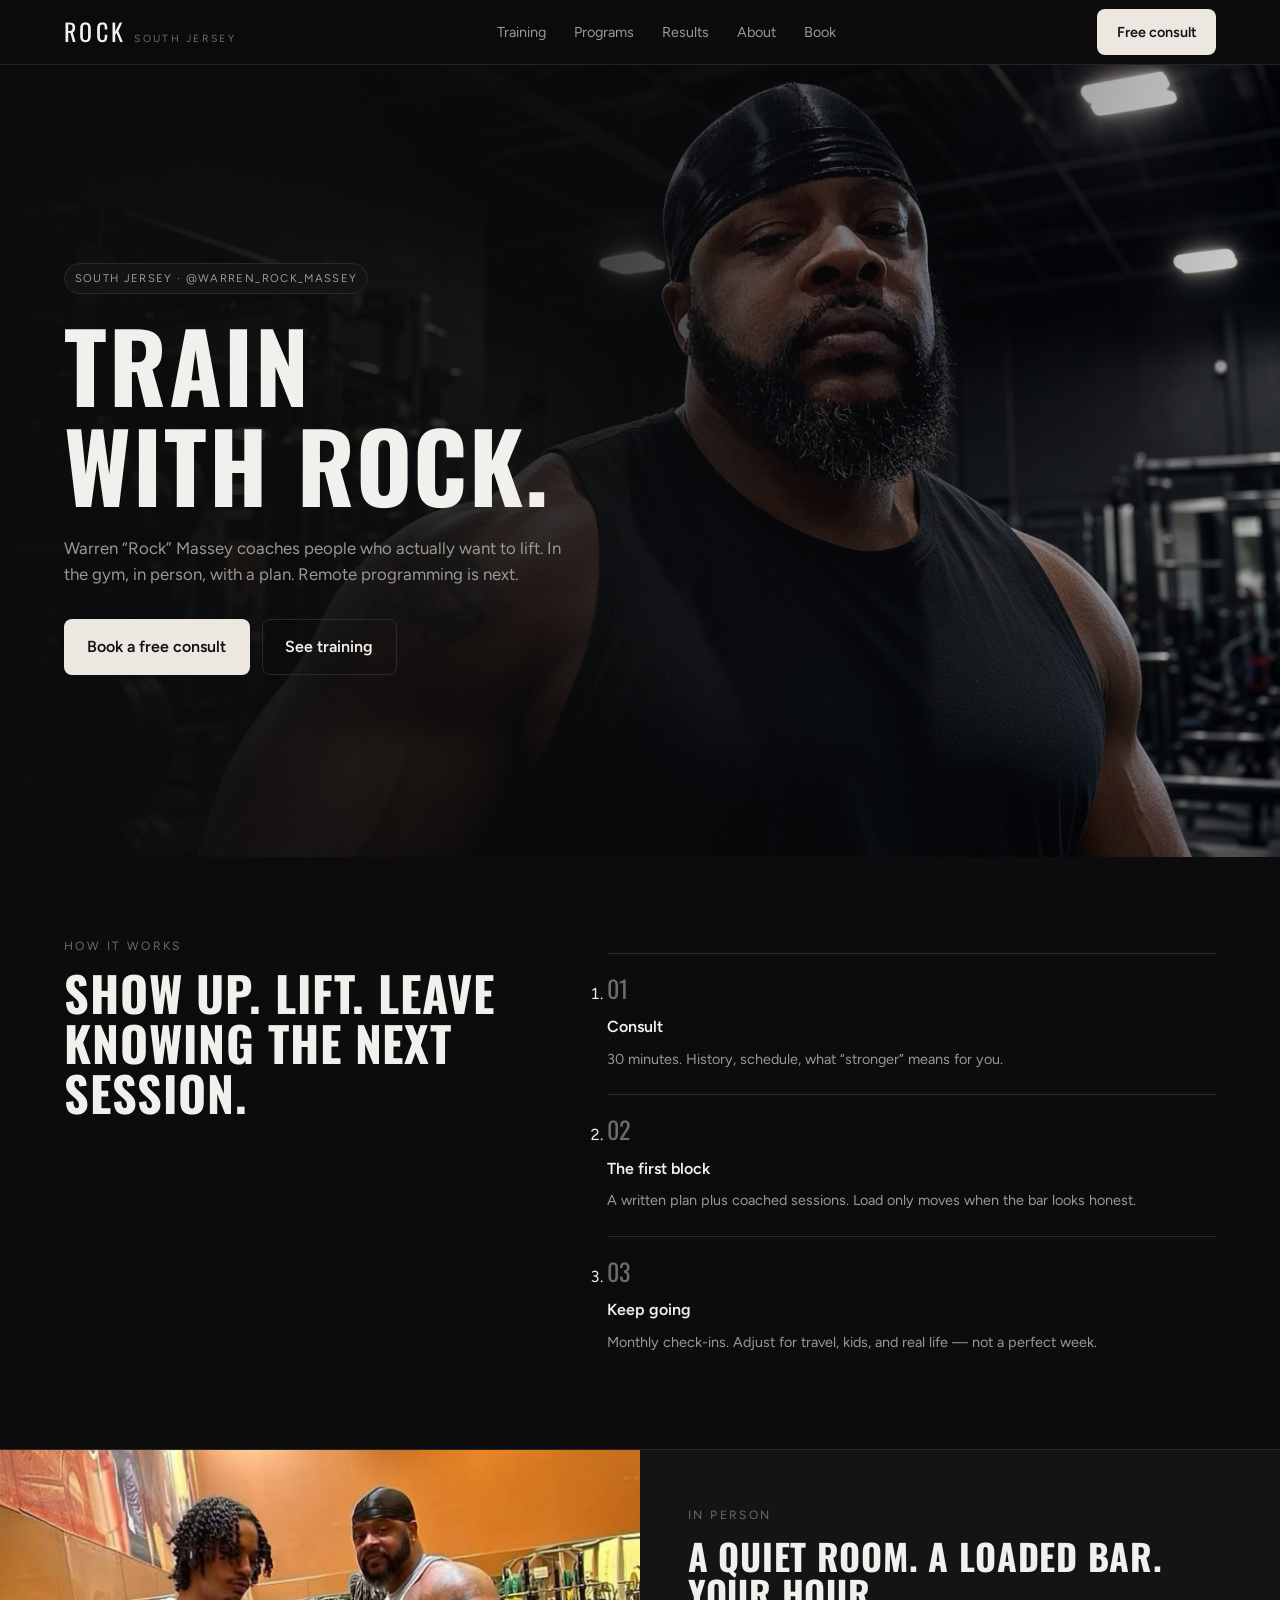
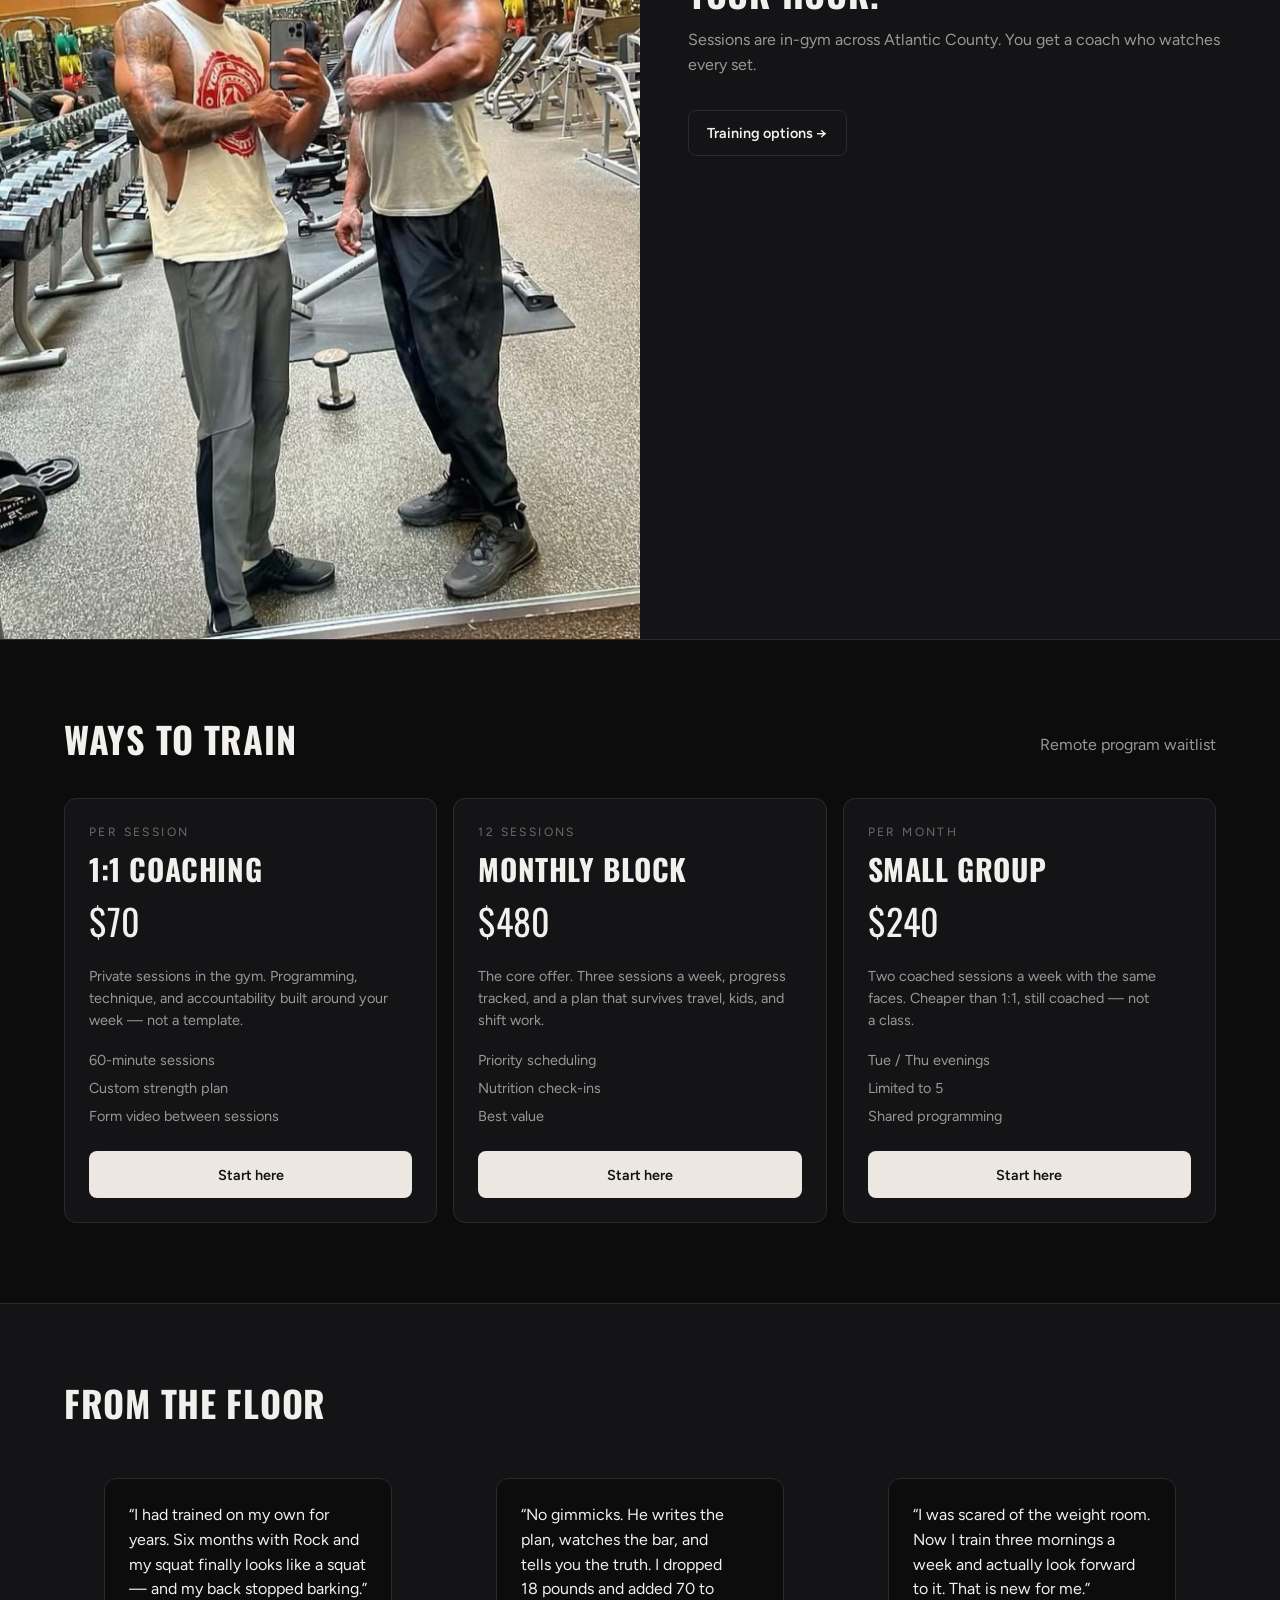
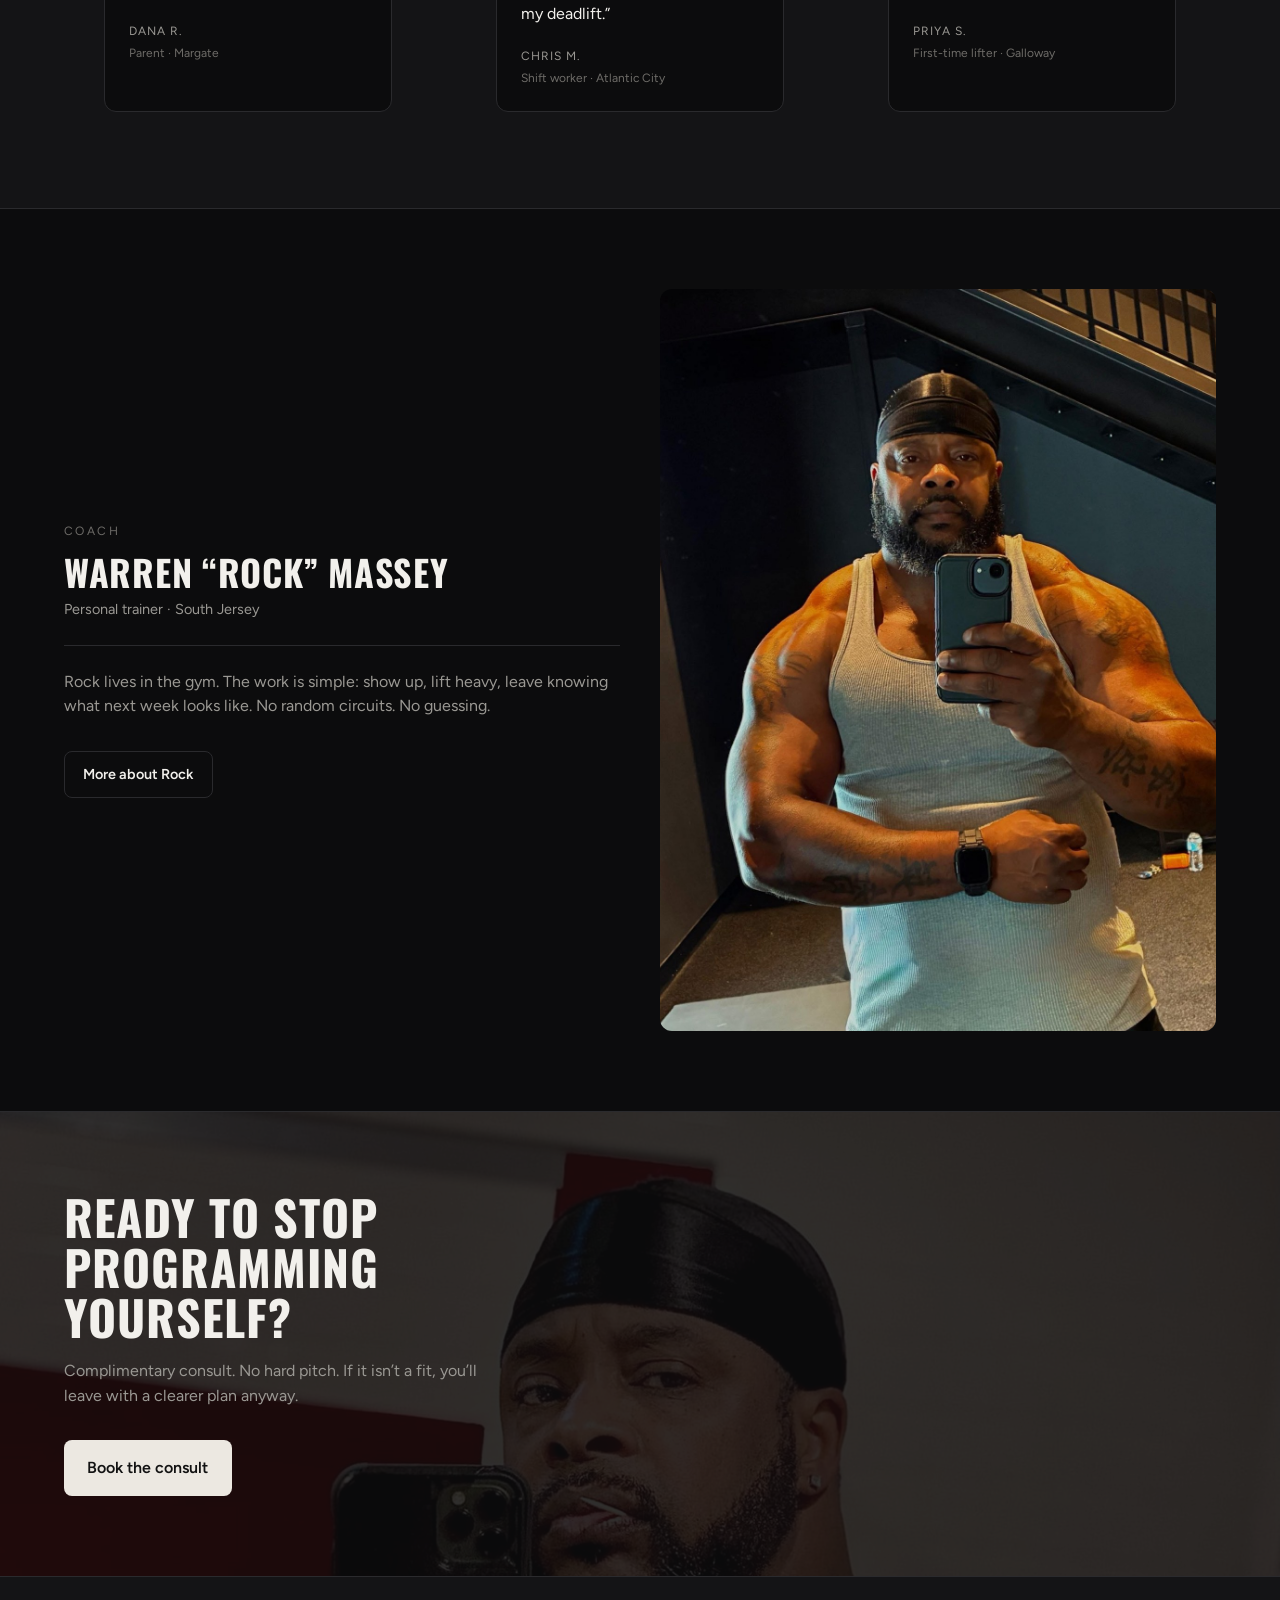
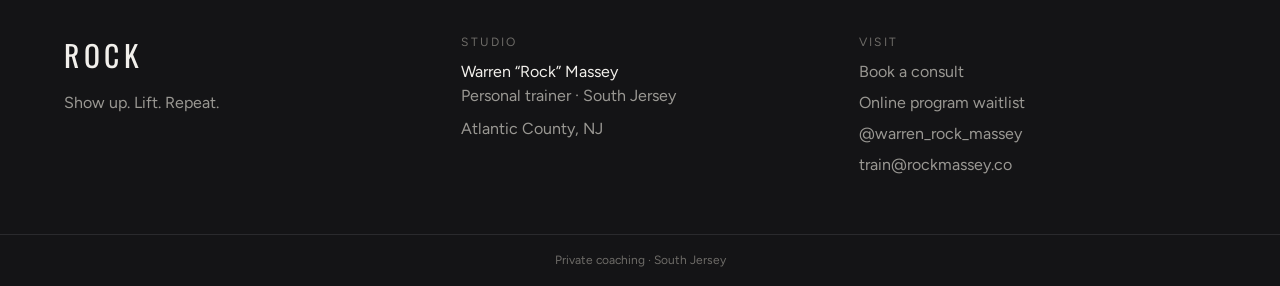
==== index.html @ b159abf5 "Add project files and folders Initial commit with project files" ====
<!DOCTYPE html>
<html lang="en">
  <head>
    <meta charset="UTF-8" />
    <meta name="viewport" content="width=device-width, initial-scale=1" />
    <title>ROCK — Warren Massey</title>
    <meta
      name="description"
      content="Personal training with Warren “Rock” Massey in South Jersey. 1:1 sessions, small groups, and a coming remote program."
    />
    <link rel="icon" href="favicon.svg" type="image/svg+xml" />
    <link rel="preconnect" href="https://fonts.googleapis.com" />
    <link rel="preconnect" href="https://fonts.gstatic.com" crossorigin />
    <link
      href="https://fonts.googleapis.com/css2?family=Figtree:wght@400;500;600&family=Oswald:wght@500;600&display=swap"
      rel="stylesheet"
    />
    <link rel="stylesheet" href="css/styles.css" />
  </head>
  <body data-page="index">
    <header class="site-header" data-site-header></header>

    <main>
      <section class="hero">
        <img src="images/rock-hero-wide.jpg" alt="Warren Rock Massey in the gym" />
        <div class="hero-shade"></div>
        <div class="hero-copy wrap">
          <span class="badge">South Jersey · @warren_rock_massey</span>
          <h1>Train<br />with Rock.</h1>
          <p class="lede">
            Warren “Rock” Massey coaches people who actually want to lift. In the
            gym, in person, with a plan. Remote programming is next.
          </p>
          <div class="hero-actions">
            <a class="btn btn-lg" href="book.html">Book a free consult</a>
            <a class="btn btn-lg btn-outline" href="training.html">See training</a>
          </div>
        </div>
      </section>

      <section class="section">
        <div class="wrap section-split">
          <div>
            <p class="kicker">How it works</p>
            <h2 style="margin-top: 0.75rem; font-size: clamp(2rem, 5vw, 3rem)">
              Show up. Lift. Leave knowing the next session.
            </h2>
          </div>
          <ol class="steps">
            <li class="step">
              <p class="step-n">01</p>
              <p style="margin-top: 0.5rem; font-weight: 600">Consult</p>
              <p class="muted" style="margin-top: 0.5rem; font-size: 0.9rem">
                30 minutes. History, schedule, what “stronger” means for you.
              </p>
            </li>
            <li class="step">
              <p class="step-n">02</p>
              <p style="margin-top: 0.5rem; font-weight: 600">The first block</p>
              <p class="muted" style="margin-top: 0.5rem; font-size: 0.9rem">
                A written plan plus coached sessions. Load only moves when the bar looks honest.
              </p>
            </li>
            <li class="step">
              <p class="step-n">03</p>
              <p style="margin-top: 0.5rem; font-weight: 600">Keep going</p>
              <p class="muted" style="margin-top: 0.5rem; font-size: 0.9rem">
                Monthly check-ins. Adjust for travel, kids, and real life — not a perfect week.
              </p>
            </li>
          </ol>
        </div>
      </section>

      <section class="band">
        <div class="band-grid">
          <img src="images/rock-session.jpg" alt="Rock on the gym floor with a client" />
          <div class="band-copy">
            <p class="kicker">In person</p>
            <h2 style="margin-top: 0.75rem; font-size: 2.25rem">
              A quiet room. A loaded bar. Your hour.
            </h2>
            <p class="muted" style="margin-top: 1rem">
              Sessions are in-gym across Atlantic County. You get a coach who watches every set.
            </p>
            <a class="btn btn-outline" href="training.html" style="margin-top: 2rem">Training options →</a>
          </div>
        </div>
      </section>

      <section class="section">
        <div class="wrap">
          <div style="display: flex; justify-content: space-between; align-items: end; gap: 1.5rem">
            <h2 style="font-size: 2.25rem">Ways to train</h2>
            <a class="muted desktop-only" href="programs.html">Remote program waitlist</a>
          </div>
          <div class="cards" style="margin-top: 2.5rem">
            <article class="card">
              <p class="kicker">per session</p>
              <h3>1:1 Coaching</h3>
              <p class="price">$70</p>
              <p class="muted" style="margin-top: 1rem; font-size: 0.9rem; flex: 1">
                Private sessions in the gym. Programming, technique, and accountability built around your week — not a template.
              </p>
              <ul>
                <li>60-minute sessions</li>
                <li>Custom strength plan</li>
                <li>Form video between sessions</li>
              </ul>
              <a class="btn" href="book.html">Start here</a>
            </article>
            <article class="card">
              <p class="kicker">12 sessions</p>
              <h3>Monthly Block</h3>
              <p class="price">$480</p>
              <p class="muted" style="margin-top: 1rem; font-size: 0.9rem; flex: 1">
                The core offer. Three sessions a week, progress tracked, and a plan that survives travel, kids, and shift work.
              </p>
              <ul>
                <li>Priority scheduling</li>
                <li>Nutrition check-ins</li>
                <li>Best value</li>
              </ul>
              <a class="btn" href="book.html">Start here</a>
            </article>
            <article class="card">
              <p class="kicker">per month</p>
              <h3>Small Group</h3>
              <p class="price">$240</p>
              <p class="muted" style="margin-top: 1rem; font-size: 0.9rem; flex: 1">
                Two coached sessions a week with the same faces. Cheaper than 1:1, still coached — not a class.
              </p>
              <ul>
                <li>Tue / Thu evenings</li>
                <li>Limited to 5</li>
                <li>Shared programming</li>
              </ul>
              <a class="btn" href="book.html">Start here</a>
            </article>
          </div>
        </div>
      </section>

      <section class="band">
        <div class="wrap section">
          <h2 style="font-size: 2.25rem">From the floor</h2>
          <div class="quotes" style="margin-top: 2.5rem">
            <blockquote class="quote">
              <p>“I had trained on my own for years. Six months with Rock and my squat finally looks like a squat — and my back stopped barking.”</p>
              <footer>Dana R.<span>Parent · Margate</span></footer>
            </blockquote>
            <blockquote class="quote">
              <p>“No gimmicks. He writes the plan, watches the bar, and tells you the truth. I dropped 18 pounds and added 70 to my deadlift.”</p>
              <footer>Chris M.<span>Shift worker · Atlantic City</span></footer>
            </blockquote>
            <blockquote class="quote">
              <p>“I was scared of the weight room. Now I train three mornings a week and actually look forward to it. That is new for me.”</p>
              <footer>Priya S.<span>First-time lifter · Galloway</span></footer>
            </blockquote>
          </div>
        </div>
      </section>

      <section class="section">
        <div class="wrap coach-row">
          <div>
            <p class="kicker">Coach</p>
            <h2 style="margin-top: 0.75rem; font-size: 2.25rem">Warren “Rock” Massey</h2>
            <p class="muted" style="margin-top: 0.5rem; font-size: 0.9rem">Personal trainer · South Jersey</p>
            <hr class="rule" />
            <p class="muted">
              Rock lives in the gym. The work is simple: show up, lift heavy, leave knowing what next week looks like. No random circuits. No guessing.
            </p>
            <a class="btn btn-outline" href="about.html" style="margin-top: 2rem">More about Rock</a>
          </div>
          <img src="images/rock-coach.jpg" alt="Warren Rock Massey, strength coach" />
        </div>
      </section>

      <section class="cta">
        <img src="images/rock-tank.jpg" alt="" />
        <div class="cta-shade"></div>
        <div class="wrap">
          <h2>Ready to stop programming yourself?</h2>
          <p class="muted" style="margin-top: 1rem; max-width: 28rem">
            Complimentary consult. No hard pitch. If it isn’t a fit, you’ll leave with a clearer plan anyway.
          </p>
          <a class="btn btn-lg" href="book.html" style="margin-top: 2rem">Book the consult</a>
        </div>
      </section>
    </main>

    <footer class="site-footer" data-site-footer></footer>
    <script src="js/site.js"></script>
  </body>
</html>
---- css/styles.css ----
:root {
  --bg: #0c0c0d;
  --surface: #141416;
  --elevated: #1c1c1f;
  --fg: #f2f0ec;
  --muted: #9a9893;
  --subtle: #6e6c68;
  --primary: #ece8e1;
  --primary-fg: #121212;
  --border: #2a2a2d;
  --font: "Figtree", system-ui, sans-serif;
  --display: "Oswald", system-ui, sans-serif;
  --max: 72rem;
  --radius: 12px;
}

* { box-sizing: border-box; }
html { -webkit-font-smoothing: antialiased; }
body {
  margin: 0;
  background: var(--bg);
  color: var(--fg);
  font-family: var(--font);
  line-height: 1.55;
}
img { max-width: 100%; display: block; }
a { color: inherit; text-decoration: none; }
h1, h2, h3 {
  font-family: var(--display);
  letter-spacing: 0.02em;
  line-height: 1.05;
  text-transform: uppercase;
  margin: 0;
}
p { margin: 0; text-wrap: pretty; }
button, .btn { cursor: pointer; font-family: inherit; }
::selection { background: var(--primary); color: var(--primary-fg); }

.wrap {
  width: min(var(--max), calc(100% - 2.5rem));
  margin-inline: auto;
}
.kicker {
  font-size: 0.75rem;
  letter-spacing: 0.2em;
  text-transform: uppercase;
  color: var(--subtle);
}

.site-header {
  position: sticky;
  top: 0;
  z-index: 40;
  border-bottom: 1px solid rgb(42 42 45 / 0.8);
  background: rgb(12 12 13 / 0.9);
  backdrop-filter: blur(12px);
}
.header-inner {
  display: flex;
  align-items: center;
  justify-content: space-between;
  height: 4rem;
}
.logo {
  display: flex;
  align-items: baseline;
  gap: 0.5rem;
}
.logo-name {
  font-family: var(--display);
  font-size: 1.5rem;
  letter-spacing: 0.14em;
}
.logo-region {
  display: none;
  font-size: 0.65rem;
  letter-spacing: 0.22em;
  text-transform: uppercase;
  color: var(--subtle);
}
.nav-desktop {
  display: none;
  gap: 1.75rem;
}
.nav-desktop a { color: var(--muted); font-size: 0.9rem; }
.nav-desktop a:hover,
.nav-desktop a.is-active { color: var(--fg); }
.header-actions { display: flex; align-items: center; gap: 0.75rem; }
.menu-btn {
  display: grid;
  place-items: center;
  width: 2.75rem;
  height: 2.75rem;
  border: 1px solid var(--border);
  border-radius: 8px;
  background: transparent;
  color: var(--fg);
}
.nav-mobile {
  display: none;
  border-top: 1px solid var(--border);
  background: var(--surface);
  padding: 1rem 1.25rem 1.25rem;
}
.nav-mobile.open { display: flex; flex-direction: column; gap: 0.25rem; }
.nav-mobile a { padding: 0.75rem 0.5rem; }

.btn {
  display: inline-flex;
  align-items: center;
  justify-content: center;
  gap: 0.4rem;
  border: 1px solid transparent;
  border-radius: 8px;
  padding: 0.7rem 1.15rem;
  font-size: 0.9rem;
  font-weight: 600;
  background: var(--primary);
  color: var(--primary-fg);
}
.btn:hover { filter: brightness(1.05); }
.btn-lg { padding: 0.9rem 1.4rem; font-size: 1rem; }
.btn-outline {
  background: transparent;
  border-color: var(--border);
  color: var(--fg);
}
.btn-full { width: 100%; }
.desktop-only { display: none; }

.badge {
  display: inline-block;
  border: 1px solid var(--border);
  background: var(--surface);
  color: var(--muted);
  font-size: 0.7rem;
  letter-spacing: 0.12em;
  text-transform: uppercase;
  padding: 0.35rem 0.6rem;
  border-radius: 999px;
  width: fit-content
}

.hero {
  position: relative;
  min-height: 88dvh;
  overflow: hidden;
}
.hero img {
  position: absolute;
  inset: 0;
  width: 100%;
  height: 100%;
  object-fit: cover;
  object-position: right center;
}
.hero-shade {
  position: absolute;
  inset: 0;
  background: linear-gradient(to right, var(--bg) 0%, rgb(12 12 13 / 0.8) 45%, rgb(12 12 13 / 0.15) 100%);
}
.hero-copy {
  position: relative;
  min-height: 88dvh;
  display: flex;
  flex-direction: column;
  justify-content: flex-end;
  padding: 7rem 0 4rem;
}
.hero h1 {
  margin-top: 1.25rem;
  font-size: clamp(3rem, 10vw, 6rem);
  max-width: 16ch;
}
.hero .lede {
  margin-top: 1.25rem;
  max-width: 32rem;
  color: var(--muted);
  font-size: 1.05rem;
}
.hero-actions { display: flex; flex-wrap: wrap; gap: 0.75rem; margin-top: 2rem; }

.section { padding: 5rem 0; }
.section-split { display: grid; gap: 2.5rem; }
.muted { color: var(--muted); }
.steps { display: grid; gap: 1.5rem; }
.step { border-top: 1px solid var(--border); padding-top: 1rem; }
.step-n { font-family: var(--display); font-size: 1.5rem; color: var(--subtle); }

.band {
  border-block: 1px solid var(--border);
  background: var(--surface);
}
.band-grid { display: grid; }
.band-grid img { width: 100%; height: 18rem; object-fit: cover; object-position: top; }
.band-copy { padding: 3.5rem 1.25rem; }
.cards { display: grid; gap: 1rem; }
.card {
  background: var(--surface);
  border: 1px solid var(--border);
  border-radius: var(--radius);
  padding: 1.5rem;
  display: flex;
  flex-direction: column;
}
.card h3 { font-size: 1.85rem; margin-top: 0.75rem; }
.price { font-family: var(--display); font-size: 2.25rem; margin-top: 0.5rem; }
.card ul { margin: 1.1rem 0 0; padding: 0; list-style: none; color: var(--muted); font-size: 0.9rem; }
.card li + li { margin-top: 0.35rem; }
.card .btn { margin-top: 1.5rem; }

.quotes { display: grid; gap: 1.5rem; }
.quote {
  background: var(--bg);
  border: 1px solid var(--border);
  border-radius: var(--radius);
  padding: 1.5rem;
}
.quote footer {
  margin-top: 1.25rem;
  font-size: 0.75rem;
  letter-spacing: 0.08em;
  text-transform: uppercase;
  color: var(--muted);
}
.quote footer span {
  display: block;
  text-transform: none;
  letter-spacing: 0;
  color: var(--subtle);
  margin-top: 0.2rem;
}

.coach-row { display: grid; gap: 2.5rem; align-items: center; }
.coach-row img {
  width: 100%;
  aspect-ratio: 3 / 4;
  object-fit: cover;
  object-position: top;
  border-radius: var(--radius);
}
.rule { height: 1px; background: var(--border); border: 0; margin: 1.5rem 0; }

.cta {
  position: relative;
  overflow: hidden;
  border-top: 1px solid var(--border);
}
.cta img {
  position: absolute;
  inset: 0;
  width: 100%;
  height: 100%;
  object-fit: cover;
  object-position: top;
  opacity: 0.5;
}
.cta-shade { position: absolute; inset: 0; background: rgb(12 12 13 / 0.7); }
.cta .wrap { position: relative; padding: 5rem 0; }
.cta h2 { max-width: 20ch; font-size: clamp(2rem, 5vw, 3rem); }

.page { padding: 3.5rem 0 5rem; }
.page h1 { font-size: clamp(2.5rem, 6vw, 3.75rem); max-width: 18ch; margin-top: 0.75rem; }
.page-lede { margin-top: 1.25rem; max-width: 36rem; color: var(--muted); }
.hero-shot {
  margin-top: 3rem;
  border-radius: var(--radius);
  overflow: hidden;
}
.hero-shot img { width: 100%; height: 22rem; object-fit: cover; object-position: top; }
.gallery {
  display: grid;
  grid-template-columns: 1fr 1fr;
  gap: 0.75rem;
  margin-top: 1.5rem;
}
.gallery img {
  width: 100%;
  aspect-ratio: 3 / 4;
  object-fit: cover;
  object-position: top;
  border-radius: 8px;
}
.stats {
  display: grid;
  gap: 2rem;
  margin-top: 5rem;
  padding-top: 3rem;
  border-top: 1px solid var(--border);
}
.stats p:last-child { font-family: var(--display); font-size: 1.85rem; margin-top: 0.5rem; }

.form {
  background: var(--surface);
  border: 1px solid var(--border);
  border-radius: var(--radius);
  padding: 1.25rem;
  display: grid;
  gap: 1rem;
}
label { display: grid; gap: 0.4rem; font-size: 0.8rem; color: var(--muted); }
input, select, textarea {
  width: 100%;
  border: 1px solid var(--border);
  border-radius: 8px;
  background: var(--elevated);
  color: var(--fg);
  padding: 0.7rem 0.8rem;
  font: inherit;
}
textarea { min-height: 7rem; resize: vertical; }
.form-row { display: grid; gap: 1rem; }
.form-note { font-size: 0.85rem; color: var(--muted); }
.ok {
  display: none;
  border: 1px solid var(--border);
  background: var(--elevated);
  border-radius: var(--radius);
  padding: 2rem;
}

.site-footer { border-top: 1px solid var(--border); background: var(--surface); }
.footer-grid {
  display: grid;
  gap: 2.5rem;
  padding: 3.5rem 0;
}
.footer-name { font-family: var(--display); font-size: 1.85rem; letter-spacing: 0.16em; }
.footer-col .kicker { margin-bottom: 0.5rem; }
.footer-col a { display: block; color: var(--muted); margin-top: 0.4rem; }
.footer-col a:hover { color: var(--fg); }
.footer-bar {
  border-top: 1px solid var(--border);
  padding: 1rem;
  text-align: center;
  font-size: 0.75rem;
  color: var(--subtle);
}

@media (min-width: 640px) {
  .logo-region { display: inline; }
  .nav-desktop { display: flex; }
  .desktop-only { display: inline-flex; }
  .menu-btn { display: none; }
  .hero-copy { justify-content: center; padding-bottom: 6rem; }
  .form-row { grid-template-columns: 1fr 1fr; }
  .hero-shot img { height: 24rem; }
}
@media (min-width: 768px) {
  .cards { grid-template-columns: repeat(3, 1fr); }
  .cards-2 { grid-template-columns: 1fr 1fr; }
  .quotes { grid-template-columns: repeat(3, 1fr); }
  .gallery { grid-template-columns: repeat(4, 1fr); }
  .stats { grid-template-columns: repeat(3, 1fr); }
  .footer-grid { grid-template-columns: 1fr 1fr 1fr; }
}
@media (min-width: 1024px) {
  .section-split { grid-template-columns: 5fr 7fr; }
  .band-grid { grid-template-columns: 1fr 1fr; }
  .band-grid img { height: 100%; min-height: 22rem; }
  .band-copy { padding: 3.5rem 3rem; }
  .coach-row { grid-template-columns: 1fr 1fr; }
  .page-grid { display: grid; grid-template-columns: 7fr 5fr; gap: 3rem; align-items: start; }
}
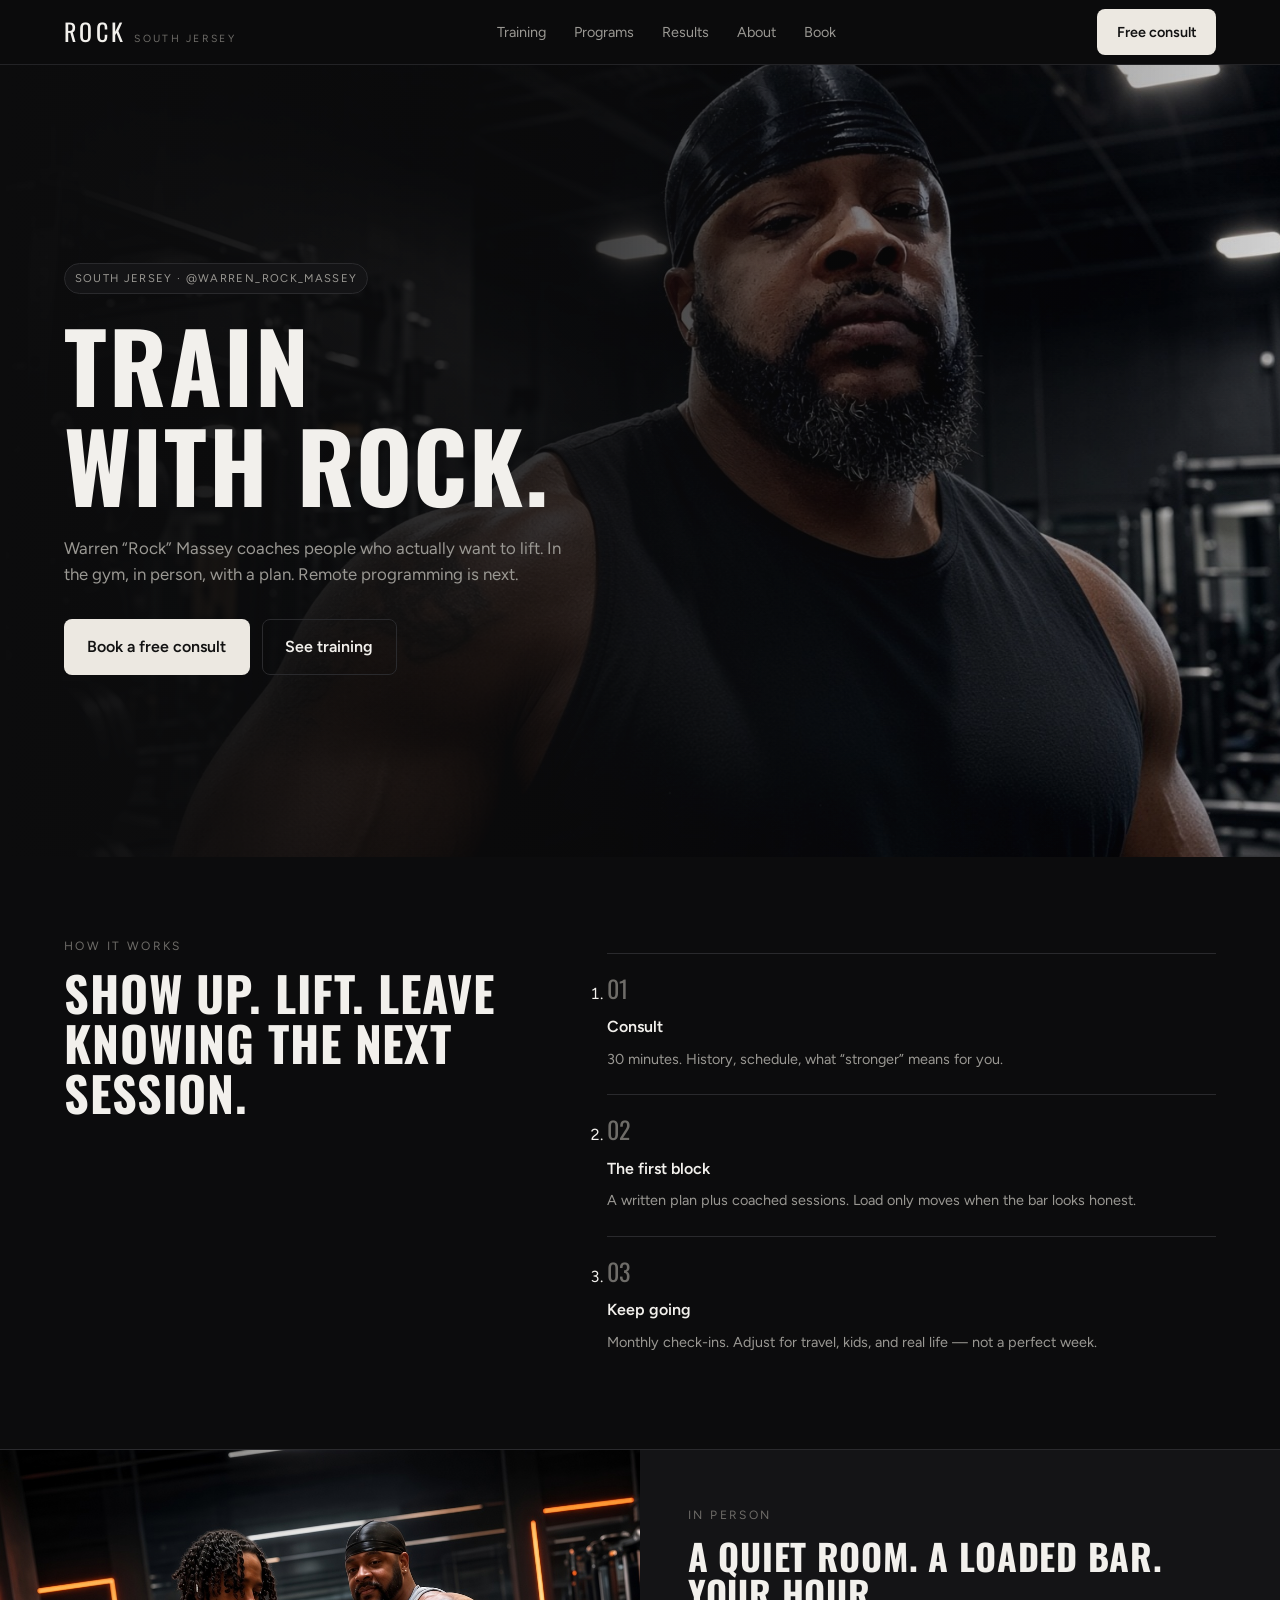
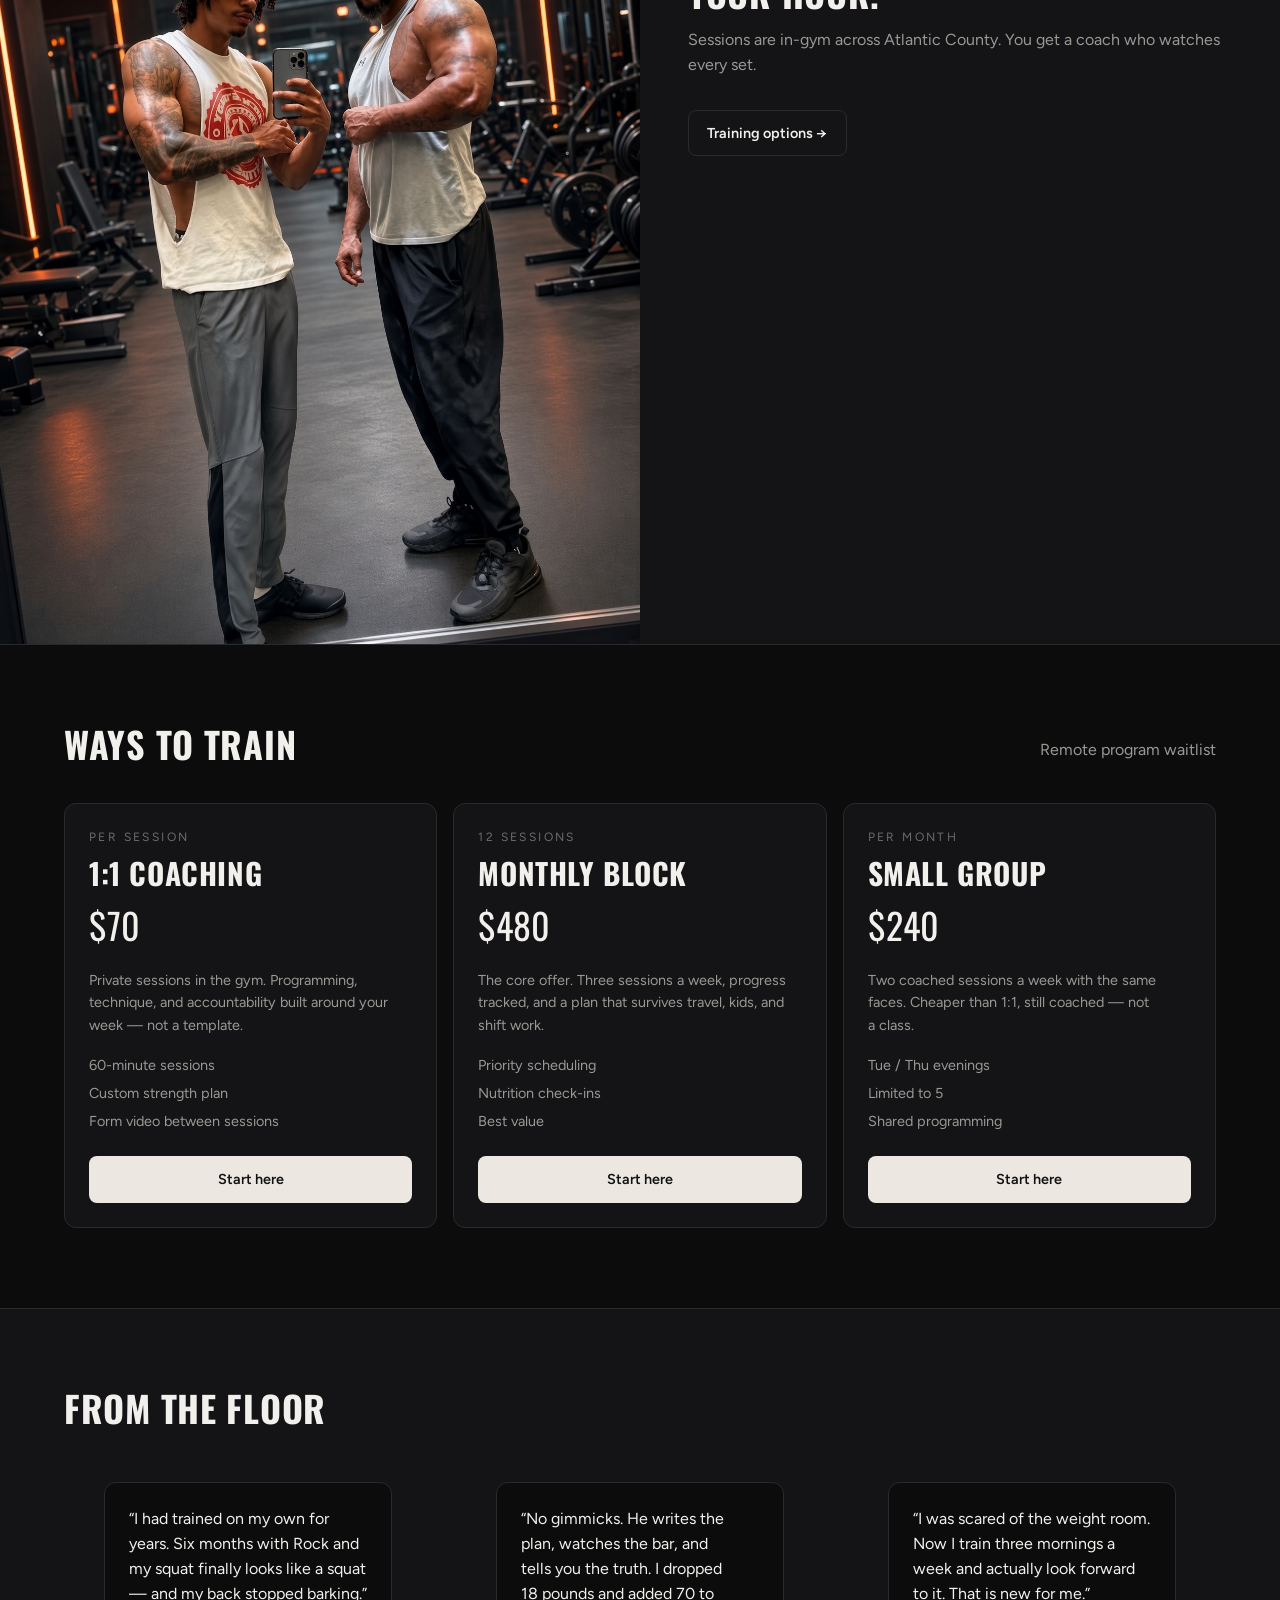
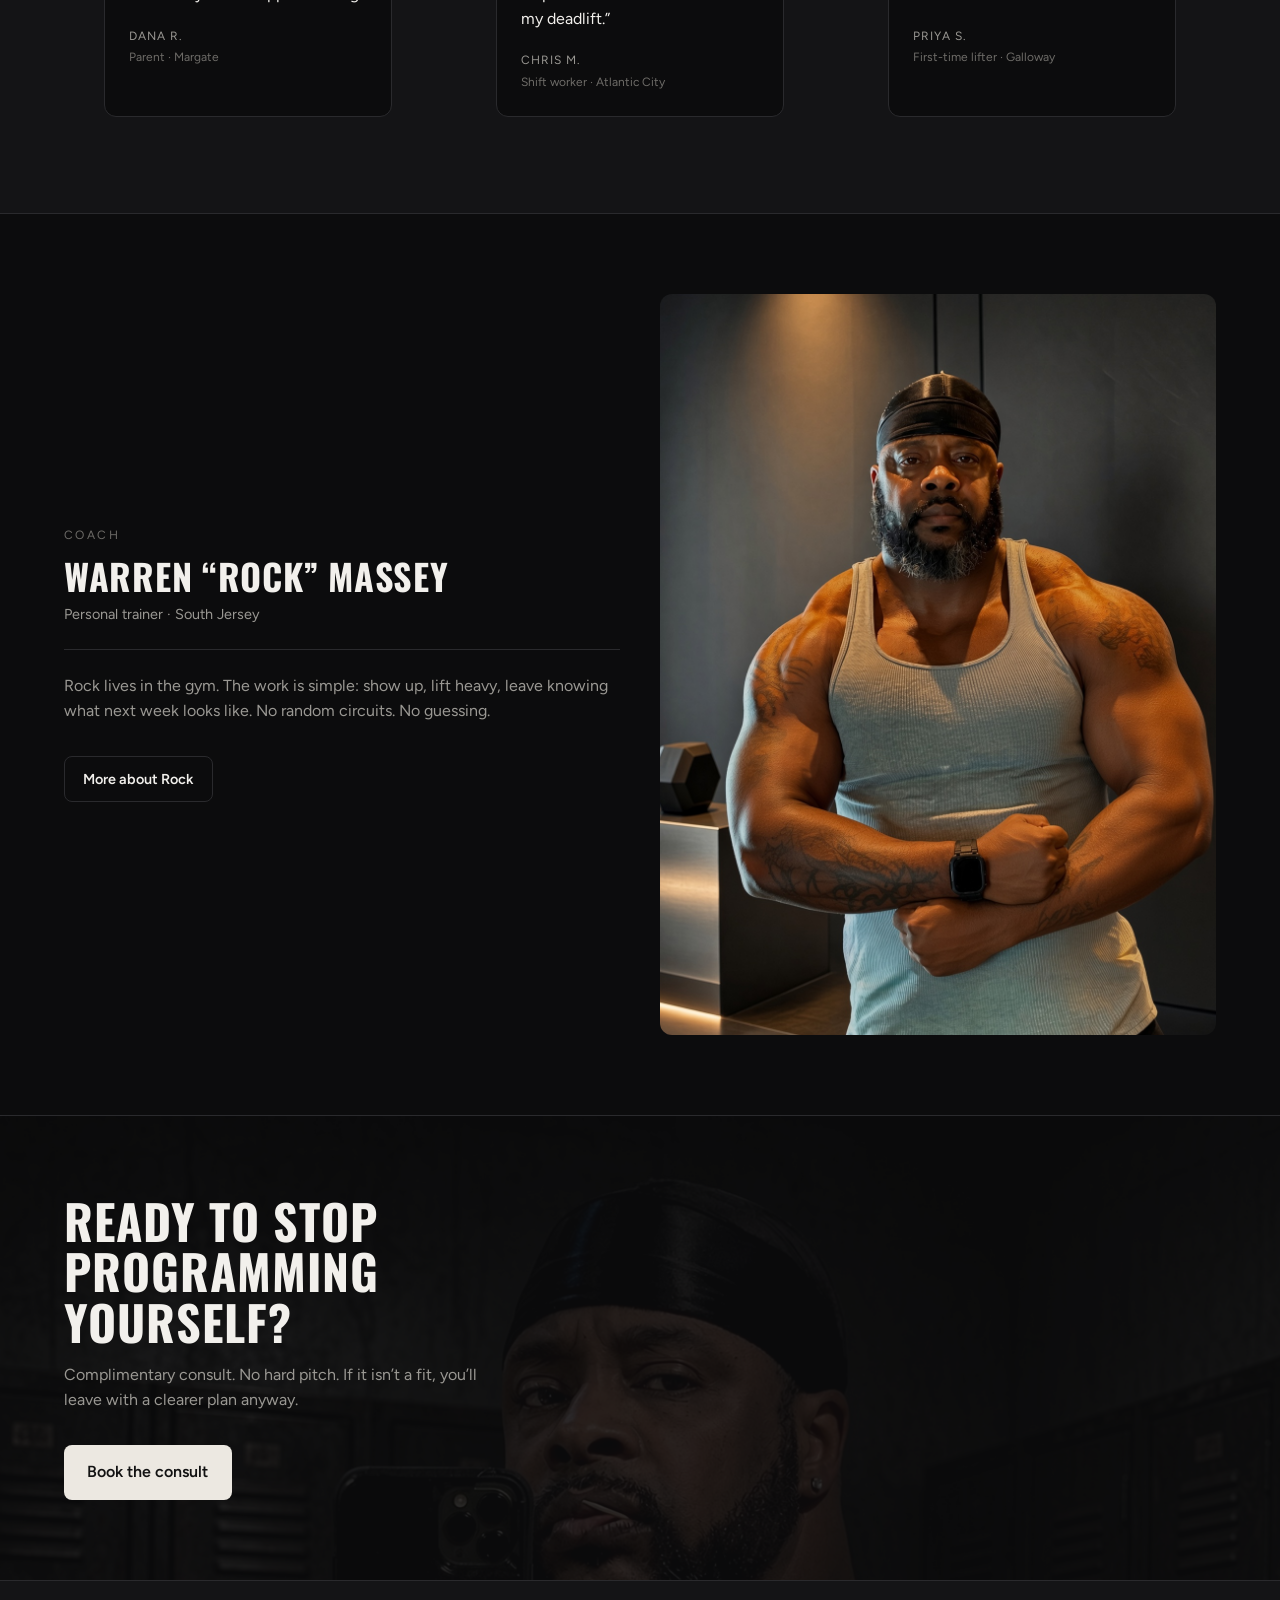
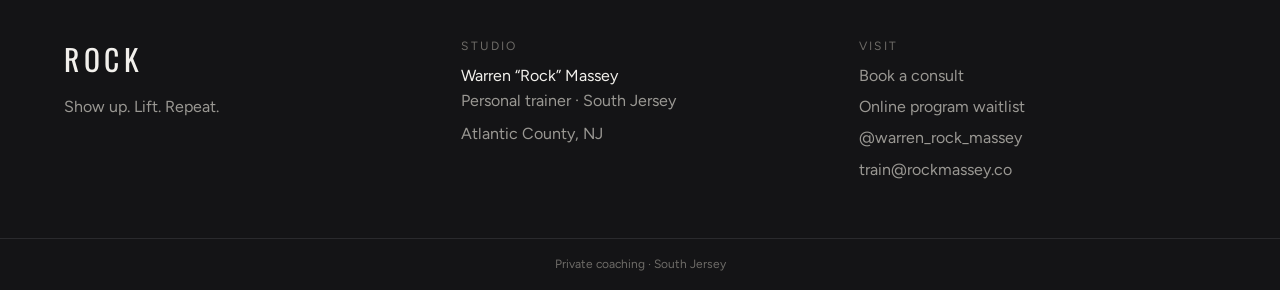
==== commit 019d4418: "Add files via upload" ====
--- a/index.html
+++ b/index.html
@@ -38,7 +38,7 @@
         </div>
       </section>
 
-      <section class="section">
+      <section class="reveal section">
         <div class="wrap section-split">
           <div>
             <p class="kicker">How it works</p>
@@ -72,7 +72,7 @@
         </div>
       </section>
 
-      <section class="band">
+      <section class="reveal band">
         <div class="band-grid">
           <img src="images/rock-session.jpg" alt="Rock on the gym floor with a client" />
           <div class="band-copy">
@@ -88,7 +88,7 @@
         </div>
       </section>
 
-      <section class="section">
+      <section class="reveal section">
         <div class="wrap">
           <div style="display: flex; justify-content: space-between; align-items: end; gap: 1.5rem">
             <h2 style="font-size: 2.25rem">Ways to train</h2>
@@ -141,7 +141,7 @@
         </div>
       </section>
 
-      <section class="band">
+      <section class="reveal band">
         <div class="wrap section">
           <h2 style="font-size: 2.25rem">From the floor</h2>
           <div class="quotes" style="margin-top: 2.5rem">
@@ -161,7 +161,7 @@
         </div>
       </section>
 
-      <section class="section">
+      <section class="reveal section">
         <div class="wrap coach-row">
           <div>
             <p class="kicker">Coach</p>
@@ -177,7 +177,7 @@
         </div>
       </section>
 
-      <section class="cta">
+      <section class="reveal cta">
         <img src="images/rock-tank.jpg" alt="" />
         <div class="cta-shade"></div>
         <div class="wrap">
--- a/css/styles.css
+++ b/css/styles.css
@@ -54,6 +54,7 @@
   border-bottom: 1px solid rgb(42 42 45 / 0.8);
   background: rgb(12 12 13 / 0.9);
   backdrop-filter: blur(12px);
+  transition: background 0.3s ease, border-color 0.3s ease, backdrop-filter 0.3s ease;
 }
 .header-inner {
   display: flex;
@@ -82,7 +83,11 @@
   display: none;
   gap: 1.75rem;
 }
-.nav-desktop a { color: var(--muted); font-size: 0.9rem; }
+.nav-desktop a {
+  color: var(--muted);
+  font-size: 0.9rem;
+  transition: color 0.25s ease;
+}
 .nav-desktop a:hover,
 .nav-desktop a.is-active { color: var(--fg); }
 .header-actions { display: flex; align-items: center; gap: 0.75rem; }
@@ -117,8 +122,17 @@
   font-weight: 600;
   background: var(--primary);
   color: var(--primary-fg);
-}
-.btn:hover { filter: brightness(1.05); }
+  transition: filter 0.25s ease, transform 0.25s ease, border-color 0.25s ease, box-shadow 0.25s ease;
+}
+.btn:hover {
+  filter: brightness(1.08);
+  transform: translateY(-2px);
+  box-shadow: 0 8px 24px rgb(0 0 0 / 0.35);
+}
+.btn-outline:hover {
+  border-color: var(--muted);
+  filter: none;
+}
 .btn-lg { padding: 0.9rem 1.4rem; font-size: 1rem; }
 .btn-outline {
   background: transparent;
@@ -130,6 +144,7 @@
 
 .badge {
   display: inline-block;
+  width: fit-content;
   border: 1px solid var(--border);
   background: var(--surface);
   color: var(--muted);
@@ -138,7 +153,6 @@
   text-transform: uppercase;
   padding: 0.35rem 0.6rem;
   border-radius: 999px;
-  width: fit-content
 }
 
 .hero {
@@ -153,6 +167,12 @@
   height: 100%;
   object-fit: cover;
   object-position: right center;
+  transform: scale(1);
+  animation: heroKenBurns 18s ease-out forwards;
+}
+@keyframes heroKenBurns {
+  from { transform: scale(1); }
+  to { transform: scale(1.08); }
 }
 .hero-shade {
   position: absolute;
@@ -180,6 +200,119 @@
 }
 .hero-actions { display: flex; flex-wrap: wrap; gap: 0.75rem; margin-top: 2rem; }
 
+/* Staggered hero load-in */
+.hero-copy .badge,
+.hero-copy h1,
+.hero-copy .lede,
+.hero-copy .hero-actions {
+  opacity: 0;
+  transform: translateY(18px);
+  animation: heroFadeUp 0.85s cubic-bezier(0.22, 1, 0.36, 1) forwards;
+}
+.hero-copy .badge { animation-delay: 0.15s; }
+.hero-copy h1 { animation-delay: 0.32s; }
+.hero-copy .lede { animation-delay: 0.48s; }
+.hero-copy .hero-actions { animation-delay: 0.64s; }
+@keyframes heroFadeUp {
+  to {
+    opacity: 1;
+    transform: translateY(0);
+  }
+}
+@media (prefers-reduced-motion: reduce) {
+  .hero img { animation: none; }
+  .hero-copy .badge,
+  .hero-copy h1,
+  .hero-copy .lede,
+  .hero-copy .hero-actions {
+    opacity: 1;
+    transform: none;
+    animation: none;
+  }
+  .reveal { opacity: 1; transform: none; transition: none; }
+}
+
+
+/* Page hero load-in (inner pages) */
+.page-hero-copy .badge,
+.page-hero-copy h1,
+.page-hero-copy .lede {
+  opacity: 0;
+  transform: translateY(14px);
+  animation: heroFadeUp 0.8s cubic-bezier(0.22, 1, 0.36, 1) forwards;
+}
+.page-hero-copy .badge { animation-delay: 0.12s; }
+.page-hero-copy h1 { animation-delay: 0.28s; }
+.page-hero-copy .lede { animation-delay: 0.42s; }
+.page-hero img {
+  transform: scale(1);
+  animation: heroKenBurns 20s ease-out forwards;
+}
+@media (prefers-reduced-motion: reduce) {
+  .page-hero img { animation: none; }
+  .page-hero-copy .badge,
+  .page-hero-copy h1,
+  .page-hero-copy .lede {
+    opacity: 1;
+    transform: none;
+    animation: none;
+  }
+}
+
+/* Scroll reveal for sections below hero */
+.reveal {
+  opacity: 0;
+  transform: translateY(28px);
+  transition: opacity 0.7s cubic-bezier(0.22, 1, 0.36, 1), transform 0.7s cubic-bezier(0.22, 1, 0.36, 1);
+}
+.reveal.is-visible {
+  opacity: 1;
+  transform: translateY(0);
+}
+
+/* Shorter cinematic banner for inner pages */
+.page-hero {
+  position: relative;
+  min-height: 52dvh;
+  overflow: hidden;
+  border-bottom: 1px solid var(--border);
+}
+.page-hero img {
+  position: absolute;
+  inset: 0;
+  width: 100%;
+  height: 100%;
+  object-fit: cover;
+  object-position: center center;
+}
+.page-hero-shade {
+  position: absolute;
+  inset: 0;
+  background: linear-gradient(to right, var(--bg) 0%, rgb(12 12 13 / 0.85) 42%, rgb(12 12 13 / 0.25) 100%);
+}
+.page-hero-copy {
+  position: relative;
+  min-height: 52dvh;
+  display: flex;
+  flex-direction: column;
+  justify-content: flex-end;
+  padding: 6rem 0 3rem;
+}
+.page-hero h1 {
+  margin-top: 1rem;
+  font-size: clamp(2.4rem, 6vw, 4rem);
+  max-width: 16ch;
+}
+.page-hero .lede {
+  margin-top: 1rem;
+  max-width: 34rem;
+  color: var(--muted);
+  font-size: 1.05rem;
+}
+@media (min-width: 640px) {
+  .page-hero-copy { justify-content: center; padding-bottom: 4rem; }
+}
+
 .section { padding: 5rem 0; }
 .section-split { display: grid; gap: 2.5rem; }
 .muted { color: var(--muted); }
@@ -202,6 +335,16 @@
   padding: 1.5rem;
   display: flex;
   flex-direction: column;
+  transition: transform 0.25s ease, border-color 0.25s ease, box-shadow 0.25s ease;
+}
+.card:hover {
+  transform: translateY(-3px);
+  border-color: #3a3a3e;
+  box-shadow: 0 12px 32px rgb(0 0 0 / 0.35);
+}
+@media (prefers-reduced-motion: reduce) {
+  .card { transition: none; }
+  .card:hover { transform: none; box-shadow: none; }
 }
 .card h3 { font-size: 1.85rem; margin-top: 0.75rem; }
 .price { font-family: var(--display); font-size: 2.25rem; margin-top: 0.5rem; }
@@ -215,6 +358,10 @@
   border: 1px solid var(--border);
   border-radius: var(--radius);
   padding: 1.5rem;
+  transition: border-color 0.25s ease;
+}
+.quote:hover {
+  border-color: #3a3a3e;
 }
 .quote footer {
   margin-top: 1.25rem;
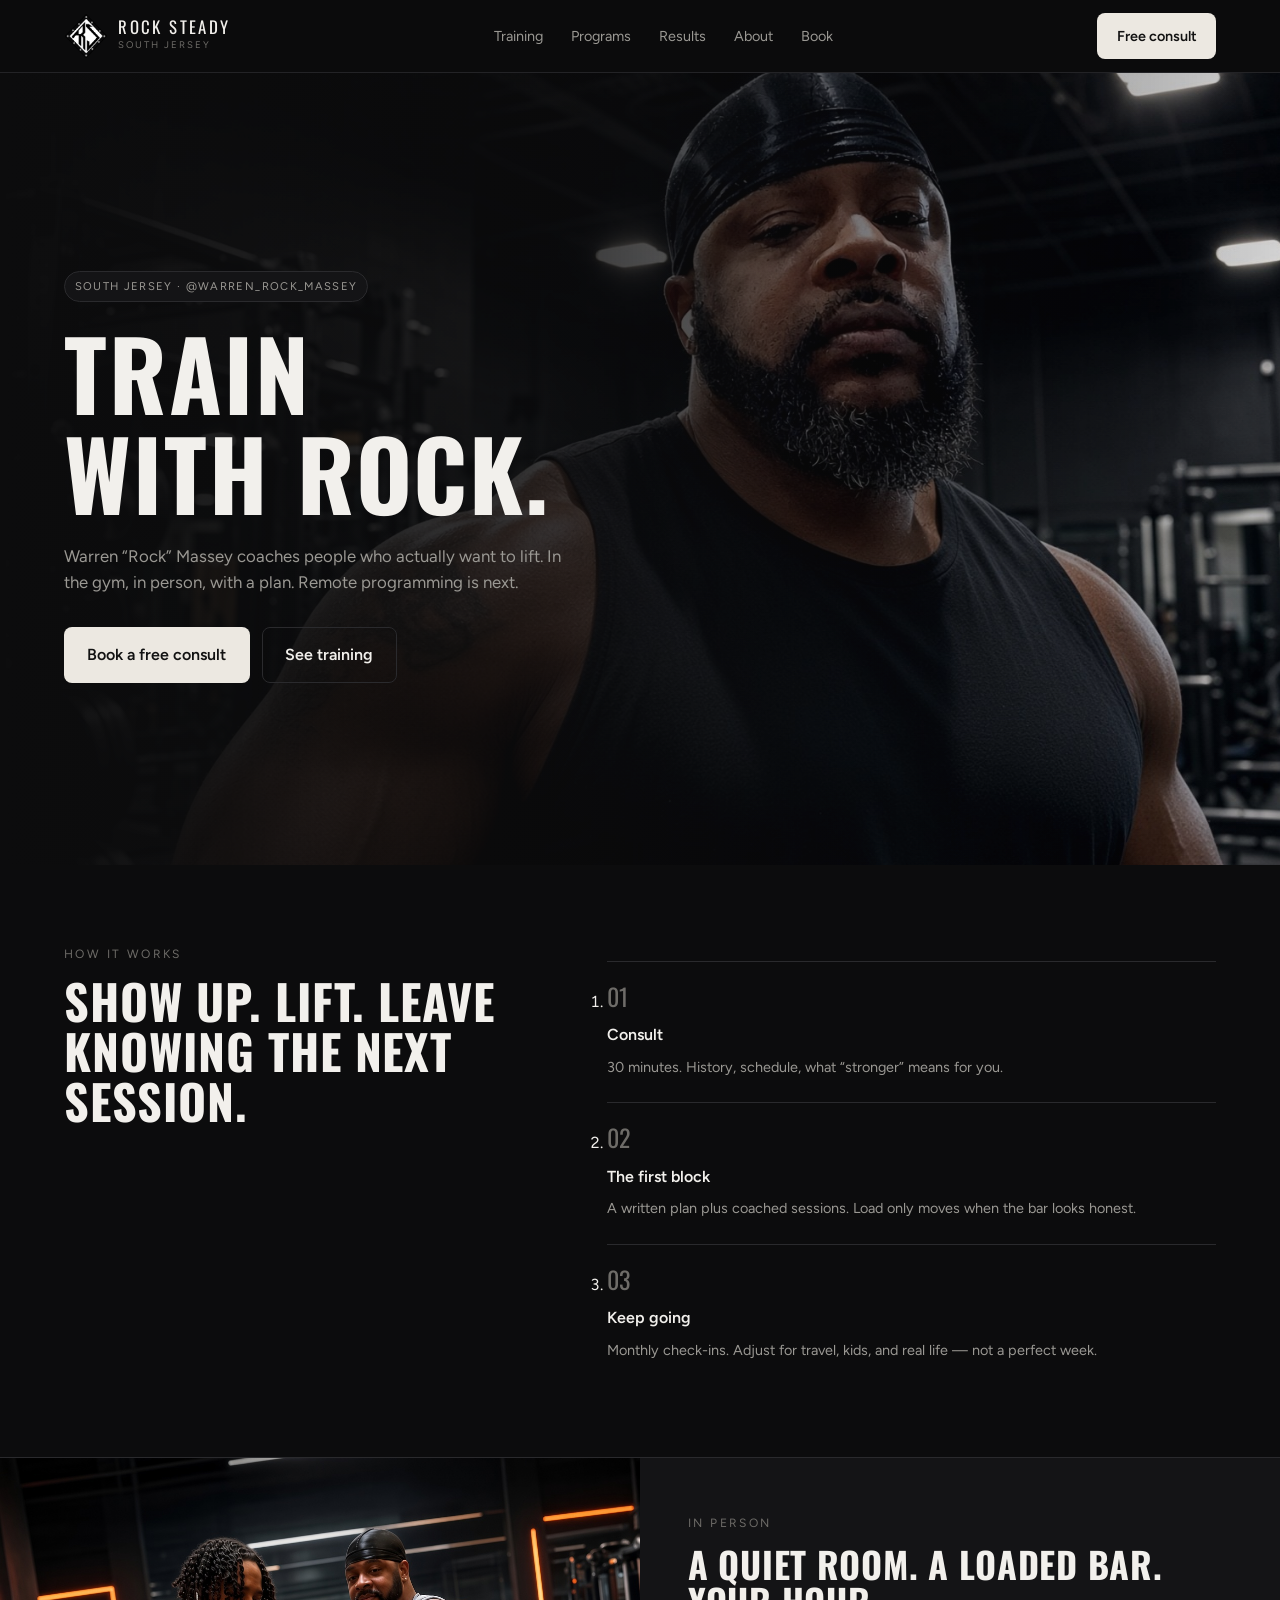
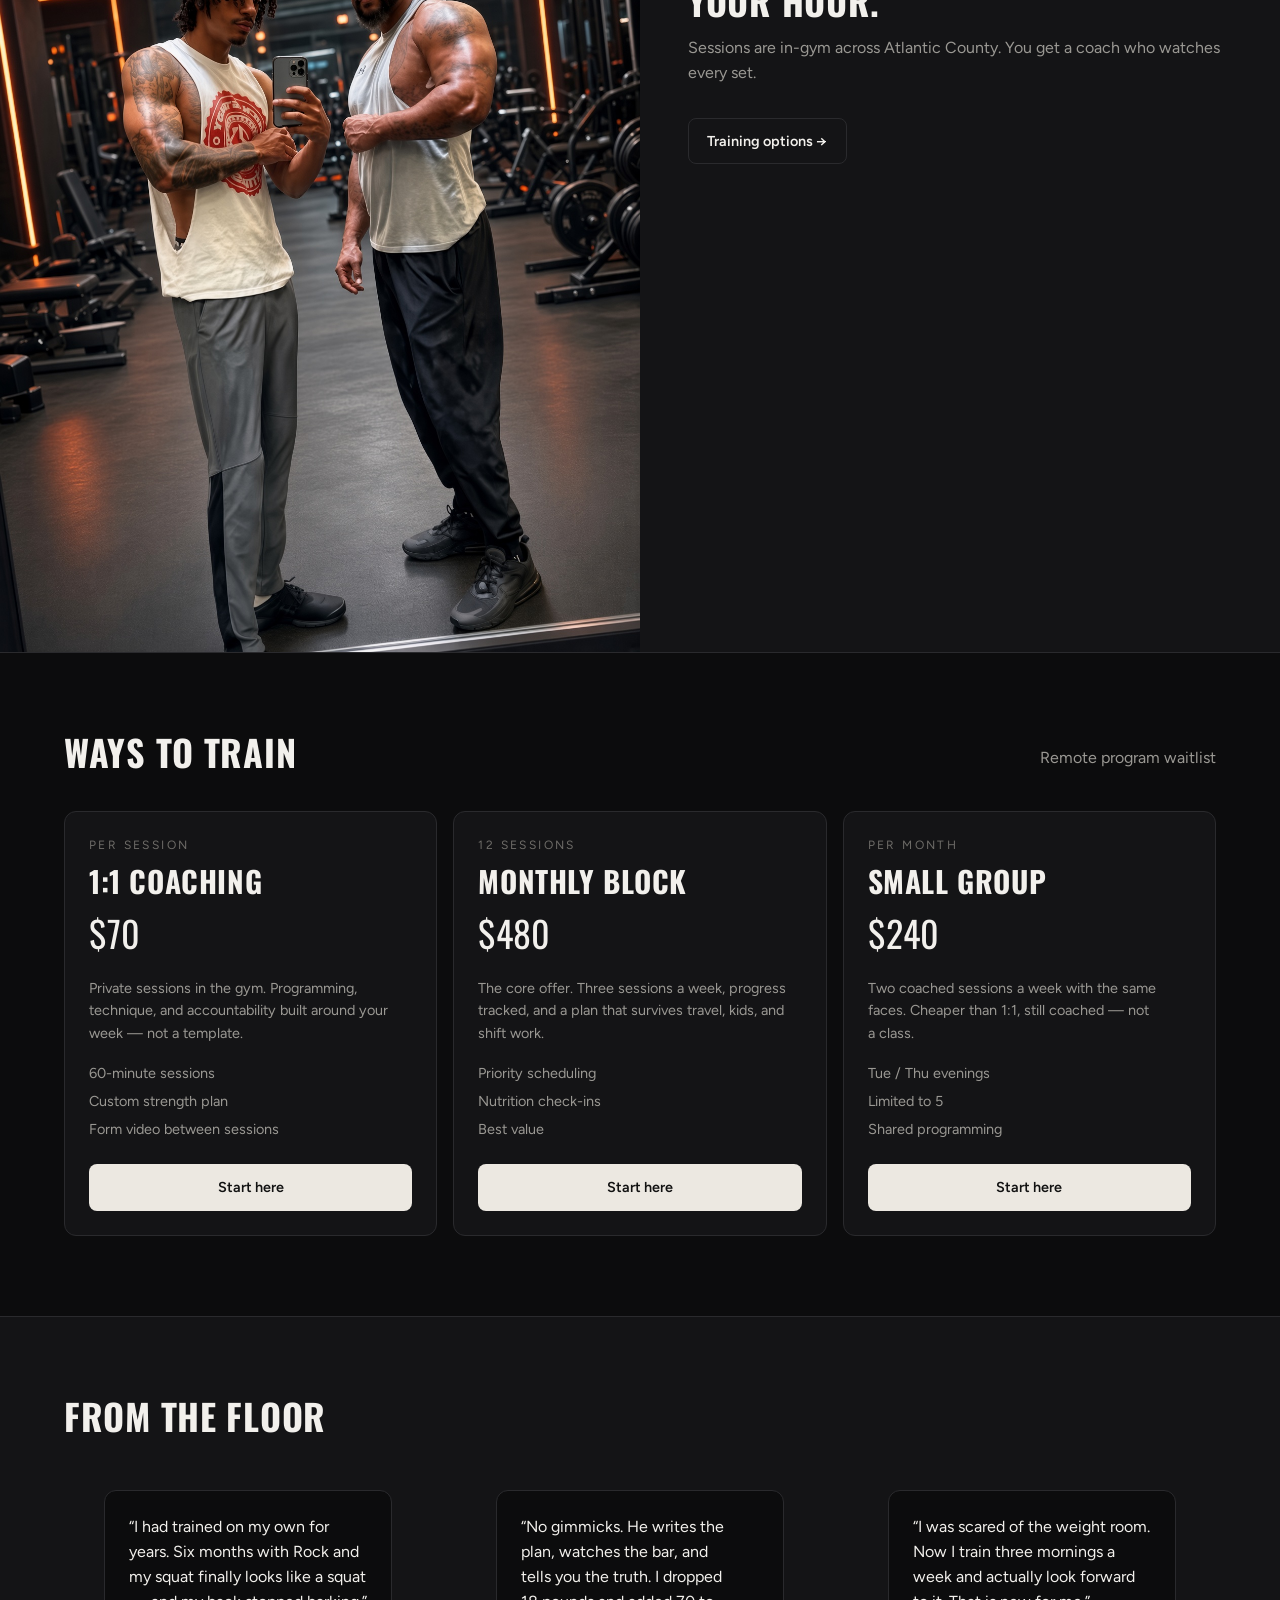
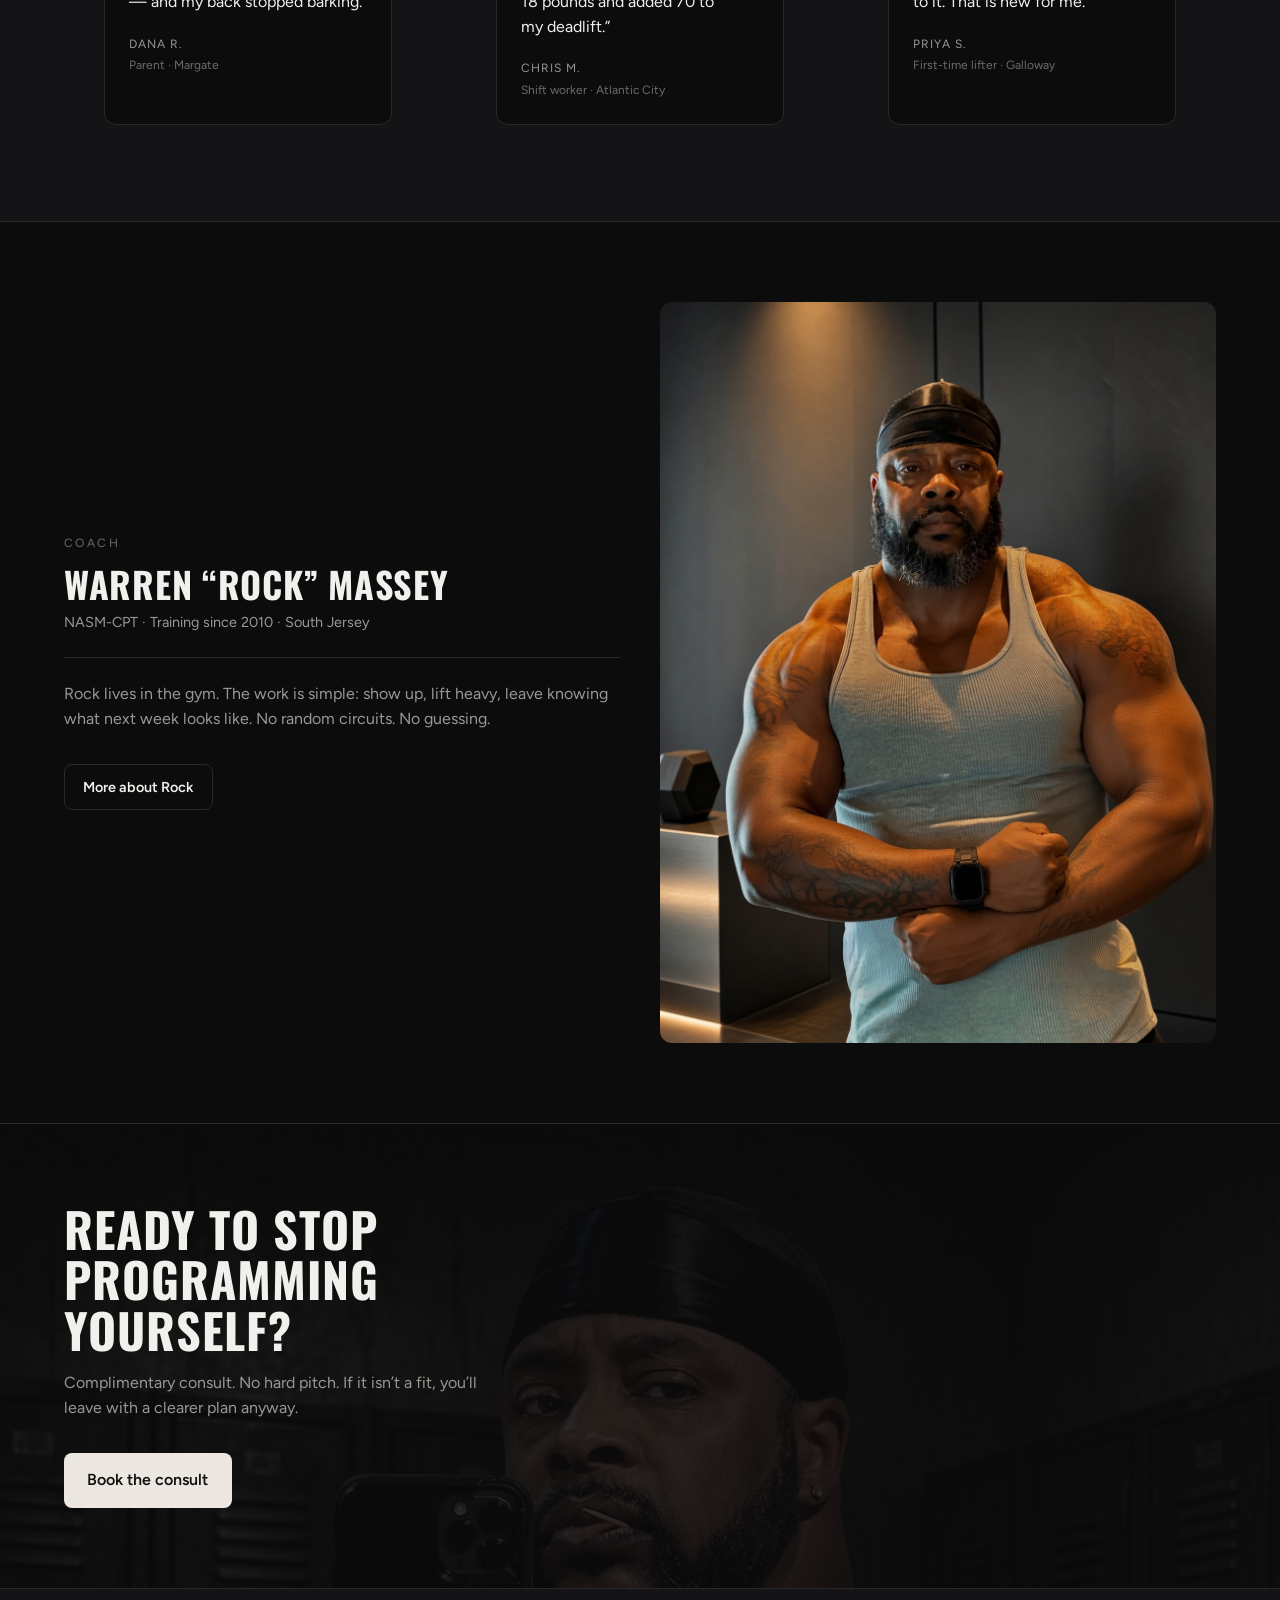
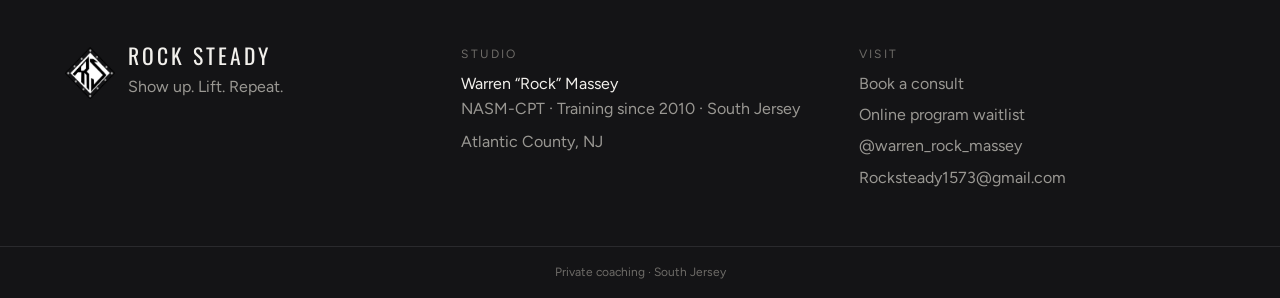
==== commit 80093072: "Logo, Email, About me updates Update Logo, About Me page (NASM cerfitication), Contact information (" ====
--- a/index.html
+++ b/index.html
@@ -166,7 +166,7 @@
           <div>
             <p class="kicker">Coach</p>
             <h2 style="margin-top: 0.75rem; font-size: 2.25rem">Warren “Rock” Massey</h2>
-            <p class="muted" style="margin-top: 0.5rem; font-size: 0.9rem">Personal trainer · South Jersey</p>
+            <p class="muted" style="margin-top: 0.5rem; font-size: 0.9rem">NASM-CPT · Training since 2010 · South Jersey</p>
             <hr class="rule" />
             <p class="muted">
               Rock lives in the gym. The work is simple: show up, lift heavy, leave knowing what next week looks like. No random circuits. No guessing.
--- a/css/styles.css
+++ b/css/styles.css
@@ -60,22 +60,34 @@
   display: flex;
   align-items: center;
   justify-content: space-between;
-  height: 4rem;
+  height: 4.5rem;
 }
 .logo {
   display: flex;
-  align-items: baseline;
-  gap: 0.5rem;
+  align-items: center;
+  gap: 0.65rem;
+}
+.logo-mark {
+  width: 2.75rem;
+  height: 2.75rem;
+  object-fit: contain;
+  flex-shrink: 0;
+}
+.logo-text {
+  display: flex;
+  flex-direction: column;
+  gap: 0.15rem;
 }
 .logo-name {
   font-family: var(--display);
-  font-size: 1.5rem;
+  font-size: 1.05rem;
   letter-spacing: 0.14em;
+  line-height: 1;
 }
 .logo-region {
   display: none;
-  font-size: 0.65rem;
-  letter-spacing: 0.22em;
+  font-size: 0.6rem;
+  letter-spacing: 0.2em;
   text-transform: uppercase;
   color: var(--subtle);
 }
@@ -472,7 +484,17 @@
   gap: 2.5rem;
   padding: 3.5rem 0;
 }
-.footer-name { font-family: var(--display); font-size: 1.85rem; letter-spacing: 0.16em; }
+.footer-brand {
+  display: flex;
+  align-items: center;
+  gap: 0.75rem;
+}
+.footer-brand img {
+  width: 3.25rem;
+  height: 3.25rem;
+  object-fit: contain;
+}
+.footer-name { font-family: var(--display); font-size: 1.35rem; letter-spacing: 0.14em; line-height: 1; }
 .footer-col .kicker { margin-bottom: 0.5rem; }
 .footer-col a { display: block; color: var(--muted); margin-top: 0.4rem; }
 .footer-col a:hover { color: var(--fg); }
